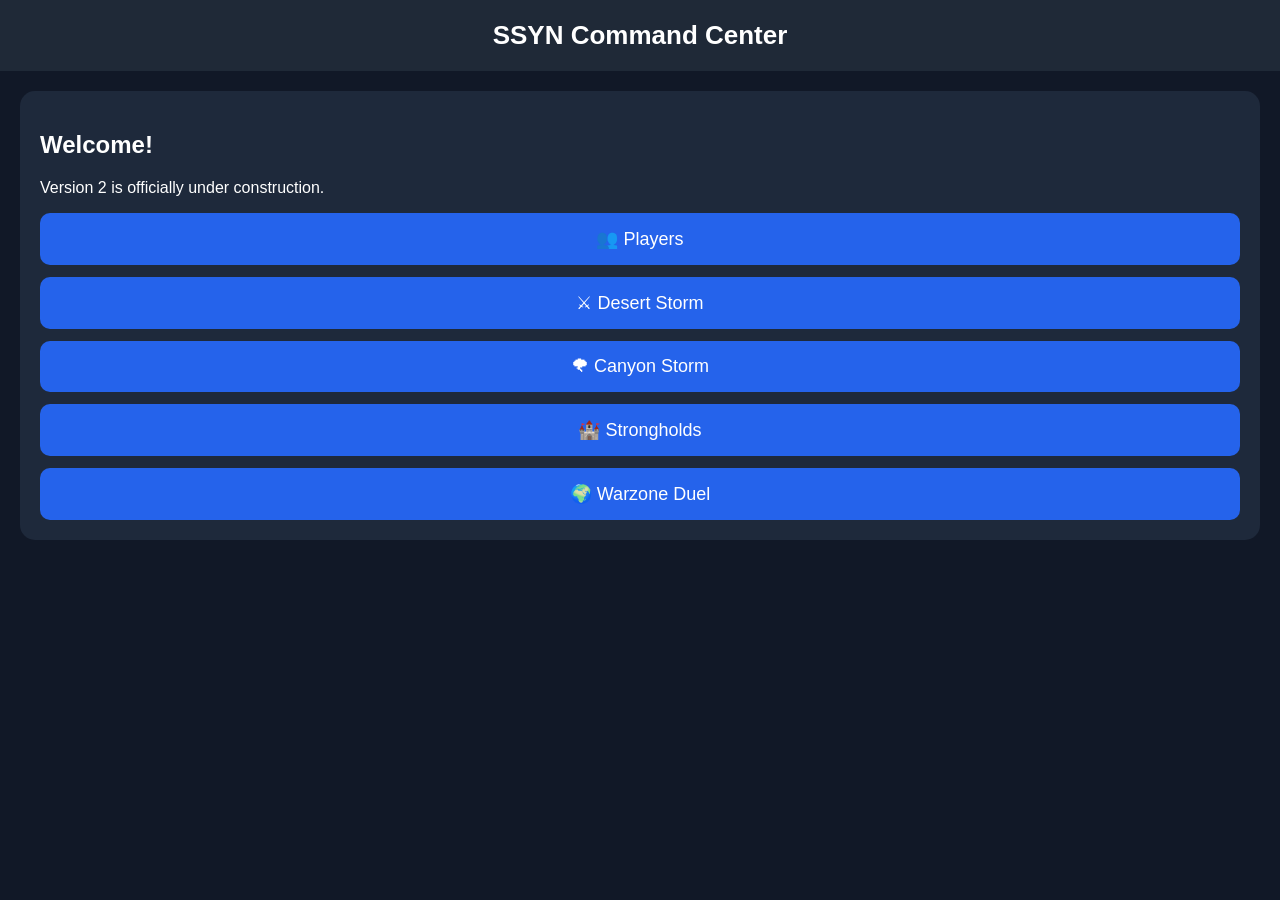
==== v2/index.html @ aac547ba "Create index.html" ====
<!DOCTYPE html>
<html lang="en">
<head>
  <meta charset="UTF-8">
  <meta name="viewport" content="width=device-width, initial-scale=1.0">
  <title>SSYN Command Center</title>

  <style>
    body{
      margin:0;
      font-family:Arial,sans-serif;
      background:#111827;
      color:white;
    }

    header{
      background:#1f2937;
      padding:20px;
      text-align:center;
      font-size:26px;
      font-weight:bold;
    }

    .card{
      margin:20px;
      padding:20px;
      background:#1e293b;
      border-radius:15px;
    }

    .button{
      display:block;
      width:100%;
      margin-top:12px;
      padding:15px;
      border:none;
      border-radius:10px;
      background:#2563eb;
      color:white;
      font-size:18px;
    }
  </style>
</head>

<body>

<header>
SSYN Command Center
</header>

<div class="card">
<h2>Welcome!</h2>

<p>Version 2 is officially under construction.</p>

<button class="button">👥 Players</button>
<button class="button">⚔ Desert Storm</button>
<button class="button">🌪 Canyon Storm</button>
<button class="button">🏰 Strongholds</button>
<button class="button">🌍 Warzone Duel</button>

</div>

</body>
</html>
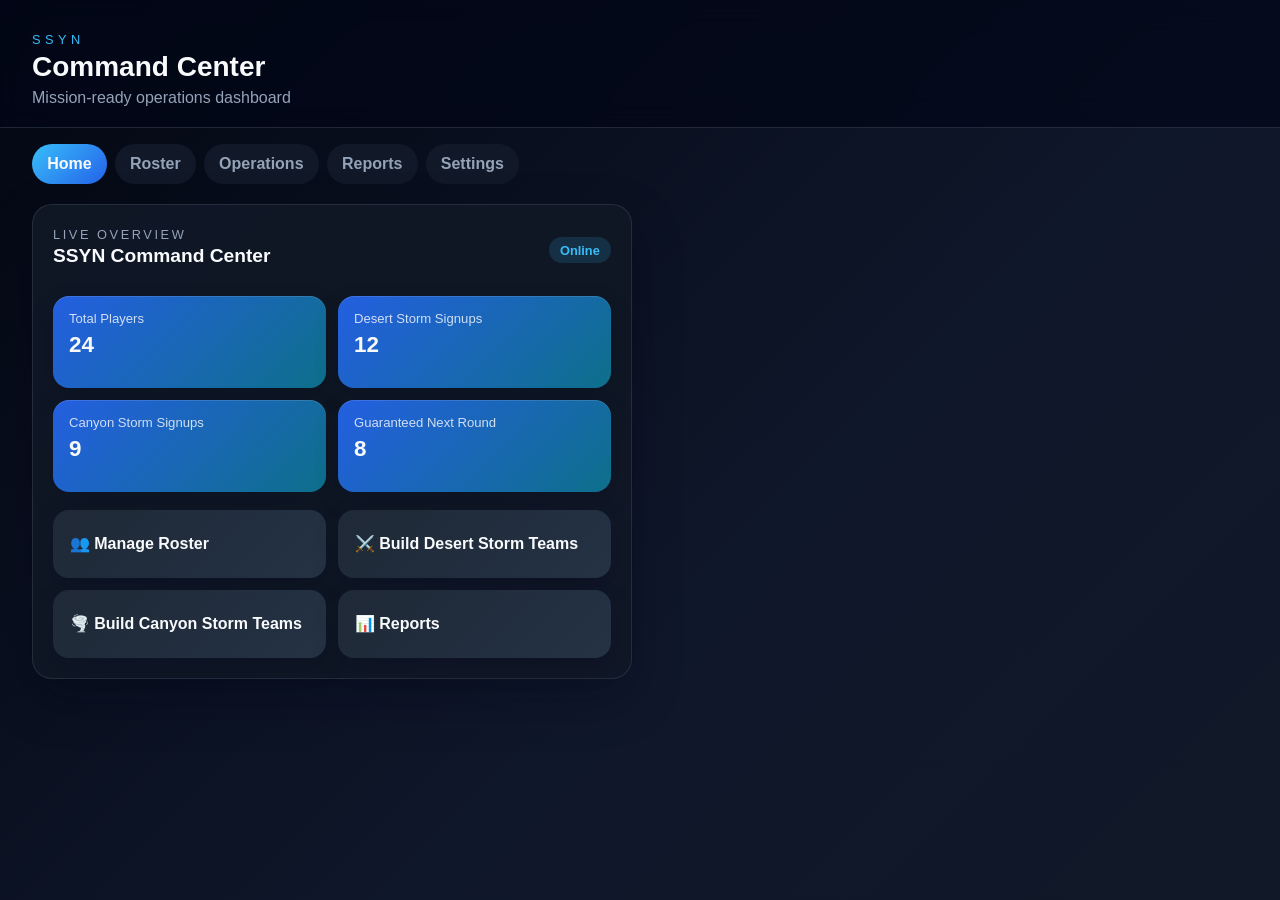
==== commit 5ecf8d3a: "Version 0.1 Dashboard" ====
--- a/v2/index.html
+++ b/v2/index.html
@@ -1,65 +1,85 @@
 <!DOCTYPE html>
 <html lang="en">
-<head>
-  <meta charset="UTF-8">
-  <meta name="viewport" content="width=device-width, initial-scale=1.0">
-  <title>SSYN Command Center</title>
+  <head>
+    <meta charset="UTF-8">
+    <meta name="viewport" content="width=device-width, initial-scale=1.0">
+    <title>SSYN Command Center</title>
+    <link rel="stylesheet" href="styles.css">
+    <script src="app.js" defer></script>
+  </head>
+  <body>
+    <header class="site-header">
+      <p class="eyebrow">SSYN</p>
+      <h1>Command Center</h1>
+      <p class="subtitle">Mission-ready operations dashboard</p>
+    </header>
 
-  <style>
-    body{
-      margin:0;
-      font-family:Arial,sans-serif;
-      background:#111827;
-      color:white;
-    }
+    <nav class="tab-nav" aria-label="Primary">
+      <a class="tab is-active" href="#home-panel" data-view="home">Home</a>
+      <a class="tab" href="#roster-panel" data-view="roster">Roster</a>
+      <a class="tab" href="#operations-panel" data-view="operations">Operations</a>
+      <a class="tab" href="#reports-panel" data-view="reports">Reports</a>
+      <a class="tab" href="#settings-panel" data-view="settings">Settings</a>
+    </nav>
 
-    header{
-      background:#1f2937;
-      padding:20px;
-      text-align:center;
-      font-size:26px;
-      font-weight:bold;
-    }
+    <main class="page-shell">
+      <section class="panel is-active" id="home-panel" data-panel="home" aria-labelledby="home-title">
+        <div class="dashboard">
+          <div class="dashboard-header">
+            <div>
+              <p class="section-label">Live overview</p>
+              <h2 id="home-title">SSYN Command Center</h2>
+            </div>
+            <span class="status-pill">Online</span>
+          </div>
 
-    .card{
-      margin:20px;
-      padding:20px;
-      background:#1e293b;
-      border-radius:15px;
-    }
+          <div class="stats-grid">
+            <article class="stat-card">
+              <span class="stat-label">Total Players</span>
+              <strong class="stat-value">24</strong>
+            </article>
+            <article class="stat-card">
+              <span class="stat-label">Desert Storm Signups</span>
+              <strong class="stat-value">12</strong>
+            </article>
+            <article class="stat-card">
+              <span class="stat-label">Canyon Storm Signups</span>
+              <strong class="stat-value">9</strong>
+            </article>
+            <article class="stat-card">
+              <span class="stat-label">Guaranteed Next Round</span>
+              <strong class="stat-value">8</strong>
+            </article>
+          </div>
 
-    .button{
-      display:block;
-      width:100%;
-      margin-top:12px;
-      padding:15px;
-      border:none;
-      border-radius:10px;
-      background:#2563eb;
-      color:white;
-      font-size:18px;
-    }
-  </style>
-</head>
+          <div class="actions-grid">
+            <button class="action-btn" type="button">👥 Manage Roster</button>
+            <button class="action-btn" type="button">⚔️ Build Desert Storm Teams</button>
+            <button class="action-btn" type="button">🌪️ Build Canyon Storm Teams</button>
+            <button class="action-btn" type="button">📊 Reports</button>
+          </div>
+        </div>
+      </section>
 
-<body>
+      <section class="panel" id="roster-panel" data-panel="roster" aria-labelledby="roster-title">
+        <h2 id="roster-title">Roster</h2>
+        <p>Team members and availability will be listed here.</p>
+      </section>
 
-<header>
-SSYN Command Center
-</header>
+      <section class="panel" id="operations-panel" data-panel="operations" aria-labelledby="operations-title">
+        <h2 id="operations-title">Operations</h2>
+        <p>Current missions and action items will be tracked here.</p>
+      </section>
 
-<div class="card">
-<h2>Welcome!</h2>
+      <section class="panel" id="reports-panel" data-panel="reports" aria-labelledby="reports-title">
+        <h2 id="reports-title">Reports</h2>
+        <p>Performance summaries and incident reports will be displayed here.</p>
+      </section>
 
-<p>Version 2 is officially under construction.</p>
-
-<button class="button">👥 Players</button>
-<button class="button">⚔ Desert Storm</button>
-<button class="button">🌪 Canyon Storm</button>
-<button class="button">🏰 Strongholds</button>
-<button class="button">🌍 Warzone Duel</button>
-
-</div>
-
-</body>
+      <section class="panel" id="settings-panel" data-panel="settings" aria-labelledby="settings-title">
+        <h2 id="settings-title">Settings</h2>
+        <p>Preferences and system controls will be managed here.</p>
+      </section>
+    </main>
+  </body>
 </html>
--- a/v2/styles.css
+++ b/v2/styles.css
@@ -0,0 +1,218 @@
+:root {
+  color-scheme: dark;
+  --bg: #030712;
+  --surface: #111827;
+  --surface-strong: #1f2937;
+  --text: #f8fafc;
+  --muted: #94a3b8;
+  --accent: #38bdf8;
+  --accent-strong: #2563eb;
+}
+
+* {
+  box-sizing: border-box;
+}
+
+body {
+  margin: 0;
+  min-height: 100vh;
+  font-family: Inter, "Segoe UI", Roboto, Arial, sans-serif;
+  background: linear-gradient(135deg, var(--bg), #0f172a 60%, #111827);
+  color: var(--text);
+}
+
+.site-header {
+  padding: 1.5rem 1.25rem 1rem;
+  border-bottom: 1px solid rgba(148, 163, 184, 0.2);
+  background: rgba(2, 6, 23, 0.7);
+  backdrop-filter: blur(14px);
+}
+
+.eyebrow {
+  margin: 0 0 0.25rem;
+  font-size: 0.8rem;
+  letter-spacing: 0.35em;
+  text-transform: uppercase;
+  color: var(--accent);
+}
+
+.site-header h1 {
+  margin: 0;
+  font-size: 1.75rem;
+}
+
+.subtitle {
+  margin: 0.35rem 0 0;
+  color: var(--muted);
+}
+
+.tab-nav {
+  display: flex;
+  gap: 0.5rem;
+  padding: 0.75rem 1rem 0;
+  overflow-x: auto;
+}
+
+.tab {
+  display: inline-flex;
+  align-items: center;
+  justify-content: center;
+  padding: 0.7rem 0.95rem;
+  border-radius: 999px;
+  text-decoration: none;
+  color: var(--muted);
+  background: var(--surface);
+  font-weight: 600;
+  white-space: nowrap;
+}
+
+.tab.is-active {
+  background: linear-gradient(135deg, var(--accent), var(--accent-strong));
+  color: var(--text);
+}
+
+.page-shell {
+  display: grid;
+  gap: 1rem;
+  padding: 1rem;
+}
+
+.panel {
+  display: none;
+  padding: 1.25rem;
+  border-radius: 1.25rem;
+  background: rgba(17, 24, 39, 0.92);
+  border: 1px solid rgba(148, 163, 184, 0.16);
+  box-shadow: 0 20px 50px rgba(2, 6, 23, 0.3);
+  min-height: 220px;
+}
+
+.panel.is-active {
+  display: block;
+}
+
+.panel h2 {
+  margin: 0 0 0.5rem;
+  font-size: 1.2rem;
+}
+
+.panel p {
+  margin: 0;
+  color: var(--muted);
+  line-height: 1.6;
+}
+
+.dashboard {
+  display: flex;
+  flex-direction: column;
+  gap: 1.1rem;
+}
+
+.dashboard-header {
+  display: flex;
+  align-items: center;
+  justify-content: space-between;
+  gap: 0.75rem;
+  padding-bottom: 0.2rem;
+}
+
+.section-label {
+  margin: 0 0 0.25rem;
+  color: var(--accent);
+  font-size: 0.8rem;
+  letter-spacing: 0.2em;
+  text-transform: uppercase;
+}
+
+.status-pill {
+  display: inline-flex;
+  align-items: center;
+  justify-content: center;
+  padding: 0.35rem 0.7rem;
+  border-radius: 999px;
+  background: rgba(56, 189, 248, 0.15);
+  color: var(--accent);
+  font-size: 0.8rem;
+  font-weight: 700;
+}
+
+.stats-grid {
+  display: grid;
+  gap: 0.75rem;
+}
+
+.stat-card {
+  padding: 0.95rem 1rem;
+  border-radius: 1rem;
+  background: linear-gradient(135deg, rgba(37, 99, 235, 0.95), rgba(14, 116, 144, 0.95));
+  box-shadow: inset 0 1px 0 rgba(255, 255, 255, 0.12), 0 10px 24px rgba(2, 6, 23, 0.18);
+  min-height: 92px;
+}
+
+.stat-label {
+  display: block;
+  font-size: 0.82rem;
+  color: rgba(248, 250, 252, 0.82);
+  margin-bottom: 0.35rem;
+}
+
+.stat-value {
+  font-size: 1.4rem;
+  font-weight: 700;
+}
+
+.actions-grid {
+  display: grid;
+  gap: 0.75rem;
+}
+
+.action-btn {
+  width: 100%;
+  border: 0;
+  border-radius: 1rem;
+  padding: 1rem 1.05rem;
+  min-height: 68px;
+  background: linear-gradient(135deg, var(--surface-strong), #243244);
+  color: var(--text);
+  font-size: 1rem;
+  font-weight: 700;
+  text-align: left;
+  box-shadow: 0 10px 24px rgba(2, 6, 23, 0.2);
+  transition: transform 0.2s ease, box-shadow 0.2s ease;
+}
+
+.action-btn:hover {
+  transform: translateY(-1px);
+  box-shadow: 0 14px 28px rgba(2, 6, 23, 0.24);
+}
+
+.action-btn:active {
+  transform: scale(0.98);
+}
+
+@media (min-width: 768px) {
+  .site-header {
+    padding: 2rem 2rem 1.25rem;
+  }
+
+  .tab-nav {
+    padding: 1rem 2rem 0;
+  }
+
+  .page-shell {
+    grid-template-columns: repeat(2, minmax(0, 1fr));
+    padding: 1.25rem 2rem 2rem;
+  }
+
+  .panel {
+    min-height: 260px;
+  }
+
+  .stats-grid {
+    grid-template-columns: repeat(2, minmax(0, 1fr));
+  }
+
+  .actions-grid {
+    grid-template-columns: repeat(2, minmax(0, 1fr));
+  }
+}
